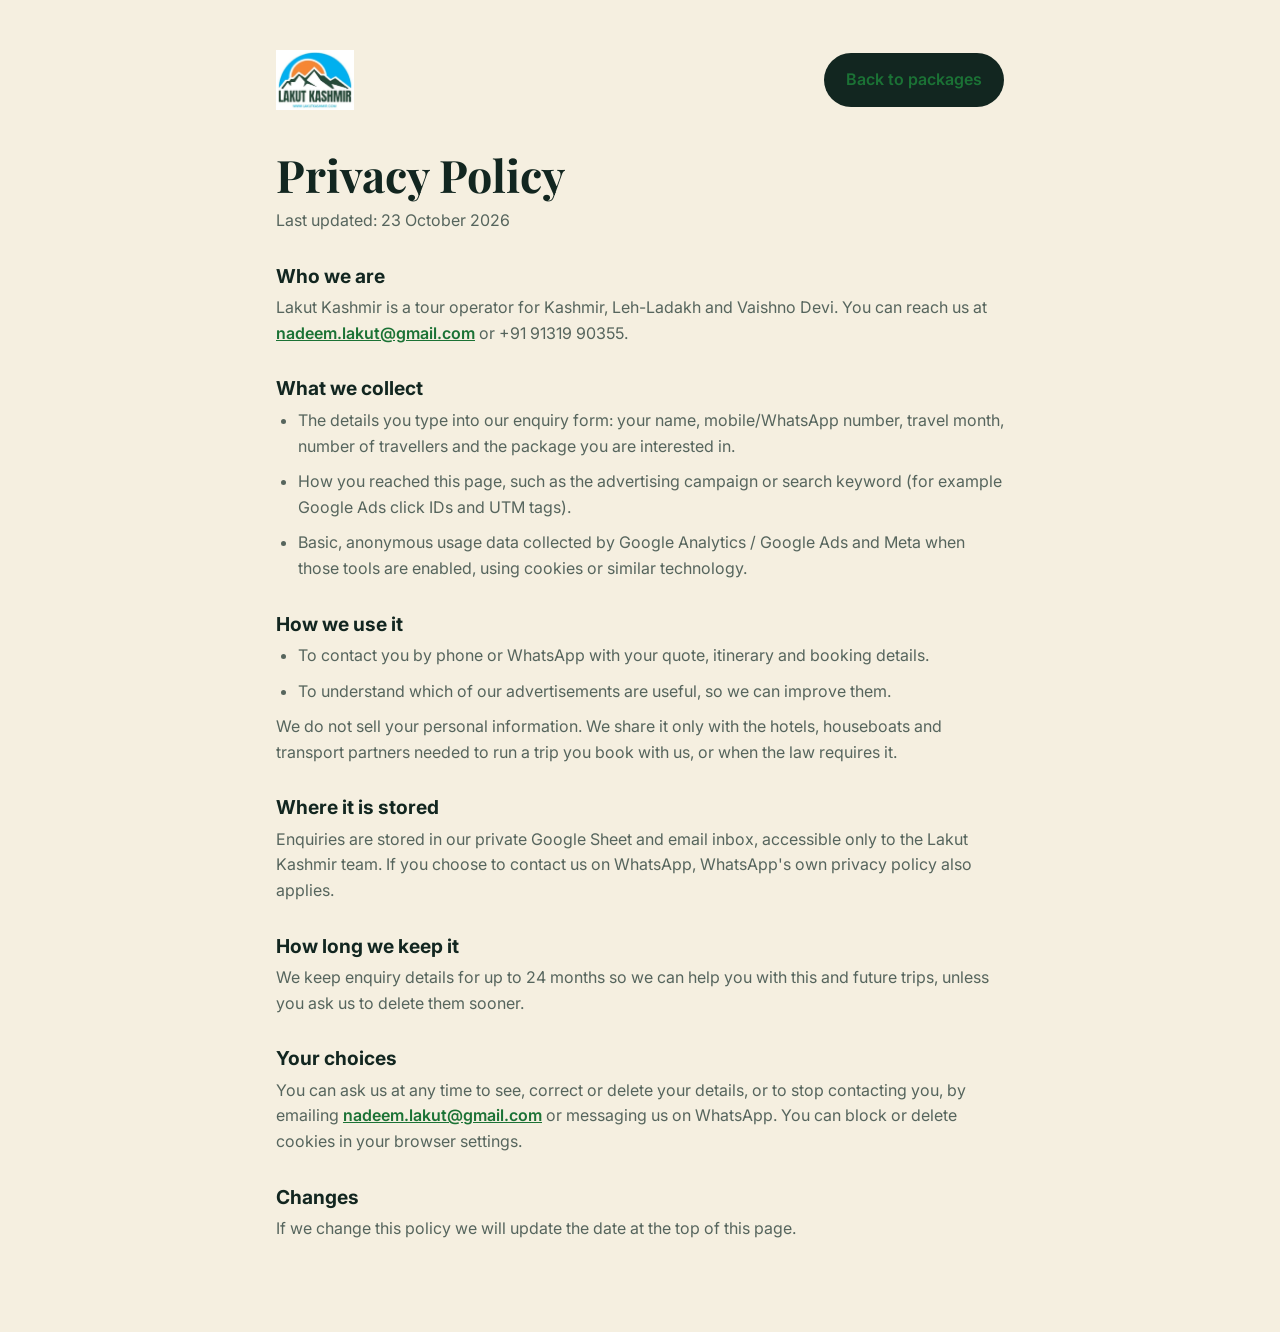
==== privacy.html @ 0d4c6cd6 "Add Kashmir tour landing page for Google Ads lead generation Animated single-page site with packages" ====
<!doctype html>
<html lang="en-IN">
<head>
  <meta charset="utf-8">
  <meta name="viewport" content="width=device-width, initial-scale=1">
  <title>Privacy Policy | Lakut Kashmir</title>
  <meta name="description" content="How Lakut Kashmir collects and uses the details you share when you ask for a tour quote.">
  <meta name="theme-color" content="#122620">
  <link rel="icon" href="assets/img/icon-512.png" type="image/png">
  <link rel="preconnect" href="https://fonts.googleapis.com">
  <link rel="preconnect" href="https://fonts.gstatic.com" crossorigin>
  <link href="https://fonts.googleapis.com/css2?family=Inter:wght@400;500;600;700&family=Playfair+Display:wght@700&display=swap" rel="stylesheet">
  <link rel="stylesheet" href="assets/css/style.css">
  <style>
    .doc { max-width: 760px; margin: 0 auto; padding: 50px 16px 80px; }
    .doc header { display: flex; align-items: center; justify-content: space-between; gap: 16px; margin-bottom: 40px; }
    .doc header img { height: 60px; width: auto; }
    .doc h1 { font-family: var(--serif); font-size: clamp(2rem, 5vw, 2.8rem); margin-bottom: 8px; }
    .doc h2 { font-size: 1.2rem; margin: 32px 0 8px; }
    .doc p, .doc li { color: var(--muted); margin-bottom: 10px; }
    .doc ul { list-style: disc; padding-left: 22px; }
    .doc a { color: var(--leaf); font-weight: 600; }
  </style>
</head>
<body>
  <main class="doc">
    <header>
      <a href="index.html"><img src="assets/img/logo.webp" alt="Lakut Kashmir" width="160" height="120"></a>
      <a class="btn btn--dark" href="index.html">Back to packages</a>
    </header>
    <h1>Privacy Policy</h1>
    <p>Last updated: 23 October 2026</p>

    <h2>Who we are</h2>
    <p>Lakut Kashmir is a tour operator for Kashmir, Leh-Ladakh and Vaishno Devi. You can reach us at <a href="mailto:nadeem.lakut@gmail.com">nadeem.lakut@gmail.com</a> or +91 91319 90355.</p>

    <h2>What we collect</h2>
    <ul>
      <li>The details you type into our enquiry form: your name, mobile/WhatsApp number, travel month, number of travellers and the package you are interested in.</li>
      <li>How you reached this page, such as the advertising campaign or search keyword (for example Google Ads click IDs and UTM tags).</li>
      <li>Basic, anonymous usage data collected by Google Analytics / Google Ads and Meta when those tools are enabled, using cookies or similar technology.</li>
    </ul>

    <h2>How we use it</h2>
    <ul>
      <li>To contact you by phone or WhatsApp with your quote, itinerary and booking details.</li>
      <li>To understand which of our advertisements are useful, so we can improve them.</li>
    </ul>
    <p>We do not sell your personal information. We share it only with the hotels, houseboats and transport partners needed to run a trip you book with us, or when the law requires it.</p>

    <h2>Where it is stored</h2>
    <p>Enquiries are stored in our private Google Sheet and email inbox, accessible only to the Lakut Kashmir team. If you choose to contact us on WhatsApp, WhatsApp's own privacy policy also applies.</p>

    <h2>How long we keep it</h2>
    <p>We keep enquiry details for up to 24 months so we can help you with this and future trips, unless you ask us to delete them sooner.</p>

    <h2>Your choices</h2>
    <p>You can ask us at any time to see, correct or delete your details, or to stop contacting you, by emailing <a href="mailto:nadeem.lakut@gmail.com">nadeem.lakut@gmail.com</a> or messaging us on WhatsApp. You can block or delete cookies in your browser settings.</p>

    <h2>Changes</h2>
    <p>If we change this policy we will update the date at the top of this page.</p>
  </main>
</body>
</html>
---- assets/css/style.css ----
/* Lakut Kashmir landing page — brand: forest green, saffron, cream, sky blue */
:root {
  --forest-900: #0b1a14;
  --forest: #122620;
  --pine: #244735;
  --leaf: #1b7235;
  --saffron: #f58634;
  --saffron-d: #e06d1a;
  --saffron-l: #ffb27a;
  --sky: #02aff0;
  --cream: #f5efe0;
  --sand: #ebe2cc;
  --paper: #fffaf0;
  --ink: #122620;
  --muted: #56655d;
  --line: #e0d6bd;
  --wa: #25d366;
  --wa-d: #1aa851;

  --serif: "Playfair Display", Georgia, serif;
  --sans: "Inter", system-ui, -apple-system, "Segoe UI", Roboto, sans-serif;

  --r-sm: 10px;
  --r: 18px;
  --r-lg: 28px;
  --shadow: 0 18px 50px -18px rgba(11, 26, 20, .35);
  --shadow-lg: 0 30px 80px -24px rgba(11, 26, 20, .55);
  --ease: cubic-bezier(.22, 1, .36, 1);
  --gutter: clamp(16px, 4vw, 40px);
}

*, *::before, *::after { box-sizing: border-box; }
html { scroll-behavior: smooth; -webkit-text-size-adjust: 100%; }
body {
  margin: 0;
  font-family: var(--sans);
  font-size: 16px;
  line-height: 1.6;
  color: var(--ink);
  background: var(--cream);
  overflow-x: hidden;
  -webkit-font-smoothing: antialiased;
}
img { max-width: 100%; display: block; }
a { color: inherit; }
button { font: inherit; cursor: pointer; }
svg { width: 1em; height: 1em; flex: none; }
h1, h2, h3 { margin: 0; line-height: 1.12; }
p { margin: 0; }
ul, ol { margin: 0; padding: 0; list-style: none; }
:focus-visible { outline: 3px solid var(--sky); outline-offset: 3px; border-radius: 6px; }

.wrap { width: 100%; max-width: 1200px; margin: 0 auto; padding: 0 var(--gutter); }
.center { text-align: center; }
.skip { position: absolute; left: -999px; top: 8px; z-index: 100; background: var(--forest); color: #fff; padding: 8px 14px; border-radius: 8px; }
.skip:focus { left: 8px; }
.hp { position: absolute !important; left: -9999px; width: 1px; height: 1px; overflow: hidden; }

/* ---------- Type helpers ---------- */
.eyebrow {
  display: inline-flex; align-items: center; gap: .55em;
  font-size: .78rem; font-weight: 700; letter-spacing: .16em; text-transform: uppercase;
  color: var(--leaf); margin-bottom: 14px;
}
.eyebrow--light { color: var(--saffron-l); }
.eyebrow .dot { width: 8px; height: 8px; border-radius: 50%; background: var(--saffron); box-shadow: 0 0 0 0 rgba(245,134,52,.7); animation: pulse 2s infinite; }
.h2 { font-family: var(--serif); font-weight: 700; font-size: clamp(2rem, 4.4vw, 3.2rem); letter-spacing: -.01em; }
.h2 em, .hero__title em { font-style: italic; color: var(--saffron); }
.lead { font-size: clamp(1rem, 1.4vw, 1.12rem); color: var(--muted); max-width: 60ch; margin-top: 14px; }
.section__head { text-align: center; margin: 0 auto 48px; max-width: 760px; }
.section__head .lead { margin-left: auto; margin-right: auto; }
.section__head--light .lead { color: rgba(255,255,255,.75); }
.section { padding: clamp(72px, 10vw, 120px) 0; position: relative; }

/* ---------- Buttons ---------- */
.btn {
  --bg: var(--forest); --fg: #fff;
  position: relative; display: inline-flex; align-items: center; justify-content: center; gap: .55em;
  padding: 14px 22px; border-radius: 999px; border: 0;
  background: var(--bg); color: var(--fg);
  font-weight: 700; font-size: 1rem; text-decoration: none; white-space: nowrap;
  transition: transform .35s var(--ease), box-shadow .35s var(--ease), background .25s;
  overflow: hidden; isolation: isolate;
}
.btn svg { width: 1.15em; height: 1.15em; transition: transform .35s var(--ease); }
.btn:hover svg:last-child { transform: translateX(4px); }
.btn:hover { transform: translateY(-2px); }
.btn:active { transform: translateY(0) scale(.98); }
.btn--primary { --bg: linear-gradient(135deg, var(--saffron) 0%, var(--saffron-d) 100%); background: var(--bg); box-shadow: 0 12px 30px -10px rgba(245,134,52,.8); }
.btn--primary::after {
  content: ""; position: absolute; inset: 0; z-index: -1;
  background: linear-gradient(110deg, transparent 30%, rgba(255,255,255,.45) 50%, transparent 70%);
  transform: translateX(-120%); animation: shine 3.6s 1.5s infinite;
}
.btn--primary:hover { box-shadow: 0 18px 40px -12px rgba(245,134,52,.95); }
.btn--wa { --bg: var(--wa); }
.btn--wa:hover { --bg: var(--wa-d); }
.btn--dark { --bg: var(--forest); }
.btn--ghost { --bg: rgba(255,255,255,.12); border: 1px solid rgba(255,255,255,.35); backdrop-filter: blur(8px); }
.btn--ghost-dark { --bg: transparent; --fg: var(--forest); border: 2px solid var(--forest); }
.btn--ghost-dark:hover { --bg: var(--forest); --fg: #fff; }
.btn--lg { padding: 17px 28px; font-size: 1.05rem; }
.btn--block { width: 100%; }
.link { display: inline-flex; align-items: center; gap: .5em; font-weight: 600; color: var(--forest); margin-top: 28px; }
.link svg { color: #f00; width: 1.4em; height: 1.4em; }
.circle { width: 46px; height: 46px; border-radius: 50%; border: 2px solid var(--forest); background: transparent; color: var(--forest); display: grid; place-items: center; transition: .25s; }
.circle:hover { background: var(--forest); color: #fff; }

/* ---------- Ribbon & nav ---------- */
.ribbon { background: var(--forest-900); color: #fff; font-size: .86rem; overflow: hidden; position: relative; z-index: 31; }
.ribbon__track { display: flex; width: max-content; animation: marquee 38s linear infinite; }
.ribbon__track span { display: inline-flex; align-items: center; gap: .5em; padding: 9px 32px; white-space: nowrap; }
.ribbon__track svg { color: var(--saffron); }
.ribbon b { color: var(--saffron-l); }

.nav { position: sticky; top: 0; z-index: 30; transition: background .35s, box-shadow .35s, backdrop-filter .35s; margin-bottom: -84px; }
.nav__in { display: flex; align-items: center; gap: 24px; height: 84px; }
.nav__logo img { height: 62px; width: auto; border-radius: 12px; background: #fff; padding: 4px 8px; }
.nav__links { display: flex; gap: 28px; margin-left: auto; }
.nav__links a { color: #fff; text-decoration: none; font-weight: 600; font-size: .95rem; opacity: .9; position: relative; }
.nav__links a::after { content: ""; position: absolute; left: 0; right: 0; bottom: -6px; height: 2px; background: var(--saffron); transform: scaleX(0); transition: transform .3s var(--ease); }
.nav__links a:hover::after { transform: scaleX(1); }
.nav__call { padding: 11px 18px; font-size: .95rem; }
.nav.is-solid { background: rgba(18, 38, 32, .9); backdrop-filter: blur(14px); box-shadow: 0 10px 30px -15px rgba(0,0,0,.5); }

/* ---------- Hero ---------- */
.hero { position: relative; min-height: clamp(680px, 100svh, 920px); display: flex; align-items: center; color: #fff; overflow: hidden; background: var(--forest); padding: 120px 0 90px; }
.hero__bg { position: absolute; inset: 0; }
.hero__slide { position: absolute; inset: 0; width: 100%; height: 100%; object-fit: cover; opacity: 0; transform: scale(1.12); transition: opacity 1.6s ease; }
.hero__slide.is-on { opacity: 1; animation: kenburns 9s ease-out forwards; }
.hero__snow { position: absolute; inset: 0; width: 100%; height: 100%; pointer-events: none; }
.hero__shade { position: absolute; inset: 0; background:
  linear-gradient(90deg, rgba(11,26,20,.88) 0%, rgba(11,26,20,.55) 48%, rgba(11,26,20,.25) 100%),
  linear-gradient(0deg, rgba(11,26,20,.75) 0%, transparent 40%); }
.hero__grid { position: relative; display: grid; grid-template-columns: 1.25fr .9fr; gap: clamp(28px, 5vw, 70px); align-items: center; }
.hero__title { font-family: var(--serif); font-weight: 700; font-size: clamp(2.5rem, 6.4vw, 5rem); letter-spacing: -.015em; line-height: 1.04; }
.hero__title .line { display: block; overflow: hidden; padding-bottom: .08em; }
.hero__title .line > span { display: inline-block; }
.price-tick { white-space: nowrap; position: relative; font-variant-numeric: tabular-nums; }
.price-tick::after { content: ""; position: absolute; left: 0; right: 0; bottom: .02em; height: .12em; background: var(--saffron); border-radius: 4px; opacity: .35; transform-origin: left; }
.hero__sub { margin-top: 22px; font-size: clamp(1.02rem, 1.5vw, 1.2rem); max-width: 54ch; color: rgba(255,255,255,.88); }
.hero__chips { display: flex; flex-wrap: wrap; gap: 10px; margin-top: 26px; }
.hero__chips li { display: inline-flex; align-items: center; gap: .5em; padding: 8px 14px; border-radius: 999px; background: rgba(255,255,255,.12); border: 1px solid rgba(255,255,255,.22); backdrop-filter: blur(8px); font-size: .9rem; }
.hero__chips svg { color: var(--saffron-l); width: 1.15em; height: 1.15em; }
.hero__chips svg.g { color: inherit; }
.hero__ctas { display: flex; flex-wrap: wrap; gap: 14px; margin-top: 32px; }
.hero__scroll { position: absolute; left: 50%; bottom: 22px; width: 26px; height: 42px; border: 2px solid rgba(255,255,255,.6); border-radius: 14px; transform: translateX(-50%); }
.hero__scroll span { position: absolute; left: 50%; top: 8px; width: 4px; height: 8px; margin-left: -2px; background: #fff; border-radius: 2px; animation: scrolldot 1.8s infinite; }

/* ---------- Forms ---------- */
.card-form {
  position: relative; background: rgba(255, 250, 240, .97); color: var(--ink);
  border-radius: var(--r-lg); padding: clamp(22px, 3vw, 32px);
  box-shadow: var(--shadow-lg); display: grid; gap: 14px;
}
.card-form::before { content: ""; position: absolute; inset: -2px; border-radius: inherit; padding: 2px; background: linear-gradient(135deg, var(--saffron), transparent 40%, transparent 60%, var(--sky)); -webkit-mask: linear-gradient(#000 0 0) content-box, linear-gradient(#000 0 0); -webkit-mask-composite: xor; mask-composite: exclude; pointer-events: none; }
.card-form__head h2 { font-family: var(--serif); font-size: 1.6rem; }
.card-form__head p { color: var(--muted); margin-top: 4px; font-size: .95rem; }
.badge-save { display: inline-block; background: var(--leaf); color: #fff; font-weight: 700; font-size: .78rem; letter-spacing: .04em; padding: 5px 12px; border-radius: 999px; margin-bottom: 10px; animation: wiggle 4s 2s infinite; }
.field { display: grid; gap: 6px; font-size: .82rem; font-weight: 600; color: var(--muted); }
.field input, .field select {
  width: 100%; font: inherit; font-size: 1rem; font-weight: 500; color: var(--ink);
  padding: 13px 14px; border-radius: 12px; border: 1.5px solid var(--line); background: #fff;
  transition: border-color .2s, box-shadow .2s; appearance: none; -webkit-appearance: none;
}
.field select { background-image: url("data:image/svg+xml,%3Csvg xmlns='http://www.w3.org/2000/svg' viewBox='0 0 24 24'%3E%3Cpath fill='none' stroke='%23244735' stroke-width='2.4' d='M6 9l6 6 6-6'/%3E%3C/svg%3E"); background-repeat: no-repeat; background-position: right 12px center; background-size: 16px; padding-right: 36px; }
.field input:focus, .field select:focus { outline: none; border-color: var(--saffron); box-shadow: 0 0 0 4px rgba(245,134,52,.18); }
.field input[aria-invalid="true"] { border-color: #c0392b; box-shadow: 0 0 0 4px rgba(192,57,43,.12); }
.field-row { display: grid; grid-template-columns: 1fr 1fr; gap: 12px; }
.form-note { display: flex; align-items: center; justify-content: center; gap: .4em; font-size: .8rem; color: var(--muted); }
.form-note svg { color: var(--leaf); }
.form-error { color: #b42318; font-size: .88rem; font-weight: 600; text-align: center; }
.lead-form.is-sending button[type="submit"] { pointer-events: none; opacity: .75; }

/* ---------- Trust marquee ---------- */
.trust { background: var(--saffron); color: var(--forest-900); overflow: hidden; transform: rotate(-1.2deg) scale(1.02); margin: -18px 0 0; position: relative; z-index: 2; box-shadow: 0 10px 30px -12px rgba(0,0,0,.35); }
.trust__track { display: flex; width: max-content; animation: marquee 40s linear infinite; }
.trust__track span { display: inline-flex; align-items: center; gap: .6em; padding: 16px 30px; font-weight: 700; white-space: nowrap; }
.trust__track span::after { content: "✦"; margin-left: 30px; opacity: .55; }
.trust__track svg { width: 1.3em; height: 1.3em; }

/* ---------- Packages ---------- */
.packages { background: var(--cream); }
.pk-grid { display: grid; grid-template-columns: repeat(3, 1fr); gap: 26px; perspective: 1200px; }
.pk { position: relative; background: var(--paper); border-radius: var(--r-lg); overflow: hidden; box-shadow: var(--shadow); display: flex; flex-direction: column; transition: box-shadow .4s var(--ease); transform-style: preserve-3d; will-change: transform; }
.pk:hover { box-shadow: var(--shadow-lg); }
.pk--hot { outline: 3px solid var(--saffron); outline-offset: -3px; }
.pk.is-featured { outline: 3px solid var(--saffron); outline-offset: -3px; }
.pk__ribbon { position: absolute; z-index: 3; top: 18px; right: -42px; transform: rotate(45deg); background: var(--saffron); color: #fff; font-size: .74rem; font-weight: 800; letter-spacing: .08em; text-transform: uppercase; padding: 6px 48px; box-shadow: 0 6px 14px -6px rgba(0,0,0,.4); }
.pk__media { position: relative; aspect-ratio: 16 / 10.5; overflow: hidden; }
.pk__media img { width: 100%; height: 100%; object-fit: cover; transition: transform 1.2s var(--ease); }
.pk:hover .pk__media img { transform: scale(1.08); }
.pk__media::after { content: ""; position: absolute; inset: 0; background: linear-gradient(0deg, rgba(11,26,20,.55), transparent 50%); }
.pk__tag { position: absolute; z-index: 1; left: 14px; top: 14px; display: inline-flex; align-items: center; gap: .4em; background: rgba(255,250,240,.95); color: var(--forest); font-size: .78rem; font-weight: 700; padding: 6px 11px; border-radius: 999px; }
.pk__tag svg { color: var(--saffron-d); }
.pk__save { position: absolute; z-index: 1; left: 14px; bottom: 14px; background: var(--leaf); color: #fff; font-size: .82rem; font-weight: 800; padding: 6px 12px; border-radius: 8px; }
.pk__body { padding: 22px 22px 24px; display: flex; flex-direction: column; flex: 1; }
.pk__dur { font-size: .8rem; font-weight: 700; color: var(--saffron-d); letter-spacing: .08em; text-transform: uppercase; }
.pk h3 { font-family: var(--serif); font-size: 1.55rem; margin-top: 6px; }
.pk__stay { font-size: .88rem; color: var(--muted); margin-top: 6px; }
.pk__hi { margin: 16px 0 18px; display: grid; gap: 8px; }
.pk__hi li { position: relative; padding-left: 26px; font-size: .95rem; }
.pk__hi li::before { content: ""; position: absolute; left: 0; top: .32em; width: 17px; height: 17px; border-radius: 50%; background: rgba(27,114,53,.12) url("data:image/svg+xml,%3Csvg xmlns='http://www.w3.org/2000/svg' viewBox='0 0 24 24'%3E%3Cpath fill='none' stroke='%231b7235' stroke-width='3.2' stroke-linecap='round' stroke-linejoin='round' d='M5 12.5l4.2 4.2L19 7'/%3E%3C/svg%3E") center/11px no-repeat; }
.pk__hi b { color: var(--leaf); }
.pk__hi small { color: var(--muted); }
.pk__price { margin-top: auto; padding-top: 16px; border-top: 1px dashed var(--line); display: flex; align-items: baseline; gap: 10px; flex-wrap: wrap; margin-bottom: 16px; }
.pk__price .was { color: var(--muted); text-decoration: line-through; text-decoration-color: #c0392b; text-decoration-thickness: 2px; font-weight: 600; }
.pk__price .now { font-family: var(--serif); font-size: 2.1rem; font-weight: 700; color: var(--forest); line-height: 1; }
.pk__price .per { color: var(--muted); font-size: .9rem; }
.pk__wa { display: inline-flex; align-items: center; justify-content: center; gap: .45em; margin-top: 12px; font-weight: 600; font-size: .92rem; color: var(--wa-d); text-decoration: none; }
.pk__wa:hover { text-decoration: underline; }

.incl { margin-top: 44px; display: grid; grid-template-columns: 1fr 1fr .9fr; gap: 18px; }
.incl__col, .incl__cta { background: var(--paper); border-radius: var(--r); padding: 24px; border: 1px solid var(--line); }
.incl h3 { display: flex; align-items: center; gap: .5em; font-size: 1.05rem; margin-bottom: 12px; }
.incl h3 svg { width: 1.6em; height: 1.6em; padding: 4px; border-radius: 50%; }
.incl h3 .ok { background: rgba(27,114,53,.14); color: var(--leaf); }
.incl h3 .no { background: rgba(192,57,43,.12); color: #c0392b; }
.incl ul { display: grid; gap: 6px; font-size: .93rem; color: var(--muted); }
.incl ul li::before { content: "•"; color: var(--saffron); font-weight: 900; margin-right: 8px; }
.incl__cta { background: var(--forest); color: #fff; display: flex; flex-direction: column; justify-content: center; gap: 16px; border: 0; }
.incl__cta p { font-family: var(--serif); font-size: 1.3rem; line-height: 1.3; }
.incl__cta .btn { --bg: var(--saffron); align-self: flex-start; }

/* ---------- Journey ---------- */
.journey { background: radial-gradient(1200px 600px at 80% 0%, #2c5a43 0%, transparent 60%), var(--forest); color: #fff; overflow: hidden; }
.journey .h2 { color: #fff; }
.route { position: relative; max-width: 1000px; margin: 0 auto 50px; }
.route__line { position: absolute; left: 50%; top: 0; width: 10px; height: 100%; transform: translateX(-50%); overflow: visible; }
.route__line path { fill: none; stroke: var(--saffron); stroke-width: 3; stroke-dasharray: 1000; stroke-dashoffset: 0; vector-effect: non-scaling-stroke; }
.route__list { display: grid; gap: 54px; }
.stop { position: relative; display: grid; grid-template-columns: 1fr 1fr; gap: 70px; align-items: center; }
.stop::before { content: ""; position: absolute; left: 50%; top: 50%; width: 22px; height: 22px; border-radius: 50%; background: var(--saffron); border: 5px solid var(--forest); box-shadow: 0 0 0 3px var(--saffron); transform: translate(-50%, -50%); z-index: 1; }
.stop:nth-child(even) .stop__img { order: 2; }
.stop__img { border-radius: var(--r); overflow: hidden; aspect-ratio: 16 / 10; box-shadow: var(--shadow-lg); }
.stop__img img { width: 100%; height: 100%; object-fit: cover; transition: transform 1s var(--ease); }
.stop:hover .stop__img img { transform: scale(1.06); }
.stop__day { display: inline-block; font-weight: 800; font-size: .78rem; letter-spacing: .14em; text-transform: uppercase; color: var(--forest-900); background: var(--saffron); padding: 5px 12px; border-radius: 999px; }
.stop h3 { font-family: var(--serif); font-size: clamp(1.5rem, 2.6vw, 2rem); margin: 12px 0 8px; }
.stop p { color: rgba(255,255,255,.78); }

/* ---------- Why ---------- */
.why { background: var(--paper); }
.why__grid { display: grid; grid-template-columns: 1fr 1.1fr; gap: clamp(30px, 6vw, 80px); align-items: center; }
.stats { display: flex; gap: 14px; margin-top: 30px; flex-wrap: wrap; }
.stat { flex: 1 1 120px; background: var(--cream); border-radius: var(--r); padding: 18px; border: 1px solid var(--line); }
.stat b { display: block; font-family: var(--serif); font-size: 2.2rem; color: var(--leaf); line-height: 1; font-variant-numeric: tabular-nums; }
.stat span { font-size: .86rem; color: var(--muted); font-weight: 600; }
.why__cards { display: grid; grid-template-columns: 1fr 1fr; gap: 18px; }
.feat { background: var(--cream); border-radius: var(--r); padding: 26px; border: 1px solid var(--line); transition: transform .4s var(--ease), box-shadow .4s, background .4s; }
.feat:nth-child(2), .feat:nth-child(4) { transform: translateY(28px); }
.feat:hover { background: var(--forest); color: #fff; box-shadow: var(--shadow); }
.feat:hover p { color: rgba(255,255,255,.75); }
.feat svg { width: 46px; height: 46px; padding: 10px; border-radius: 14px; background: var(--saffron); color: #fff; margin-bottom: 16px; }
.feat h3 { font-size: 1.12rem; margin-bottom: 6px; }
.feat p { color: var(--muted); font-size: .94rem; transition: color .4s; }

/* ---------- Stories / YouTube ---------- */
.stories { background: var(--cream); }
.stories__layout { display: grid; grid-template-columns: 1.35fr 1fr; gap: 22px; align-items: stretch; }
.yt { position: relative; border-radius: var(--r); overflow: hidden; background: #000; cursor: pointer; aspect-ratio: 16 / 9; box-shadow: var(--shadow); }
.yt img { width: 100%; height: 100%; object-fit: cover; transition: transform .8s var(--ease), opacity .4s; opacity: .9; }
.yt:hover img { transform: scale(1.06); opacity: 1; }
.yt::after { content: ""; position: absolute; inset: 0; background: linear-gradient(0deg, rgba(0,0,0,.7), transparent 55%); pointer-events: none; }
.yt iframe { position: absolute; inset: 0; width: 100%; height: 100%; border: 0; z-index: 3; }
.yt__play { position: absolute; z-index: 2; left: 50%; top: 50%; width: 68px; height: 68px; margin: -34px 0 0 -34px; border-radius: 50%; border: 0; background: var(--saffron); color: #fff; display: grid; place-items: center; box-shadow: 0 0 0 0 rgba(245,134,52,.6); animation: pulse 2.2s infinite; transition: transform .3s var(--ease); }
.yt__play svg { width: 26px; height: 26px; margin-left: 4px; }
.yt:hover .yt__play { transform: scale(1.12); }
.yt__cap { position: absolute; z-index: 2; left: 16px; right: 16px; bottom: 14px; color: #fff; font-weight: 700; font-size: .98rem; text-shadow: 0 2px 8px rgba(0,0,0,.6); }
.yt--wide { aspect-ratio: 16 / 9; align-self: start; }
.yt--wide .yt__cap { font-family: var(--serif); font-size: 1.4rem; }
.shorts { display: flex; flex-direction: column; gap: 14px; min-width: 0; }
.shorts__rail { display: grid; grid-auto-flow: column; grid-auto-columns: calc((100% - 14px) / 2); gap: 14px; overflow-x: auto; scroll-snap-type: x mandatory; scrollbar-width: none; padding-bottom: 4px; }
.shorts__rail::-webkit-scrollbar { display: none; }
.yt--short { aspect-ratio: 9 / 16; scroll-snap-align: start; }
.yt--short .yt__play { width: 54px; height: 54px; margin: -27px 0 0 -27px; }
.shorts__nav { display: flex; gap: 10px; justify-content: flex-end; }
.yt-row { display: grid; grid-template-columns: repeat(4, 1fr); gap: 16px; margin-top: 22px; }
.yt-row .yt__play { width: 50px; height: 50px; margin: -25px 0 0 -25px; }
.yt-row .yt__play svg { width: 20px; height: 20px; }

/* ---------- Reviews ---------- */
.reviews { background: var(--paper); overflow: hidden; }
.g-badge { display: inline-flex; align-items: center; gap: 10px; margin-top: 20px; padding: 10px 18px; border-radius: 999px; background: #fff; border: 1px solid var(--line); box-shadow: var(--shadow); font-size: .95rem; }
.g-badge svg { width: 22px; height: 22px; }
.g-badge .stars { color: #fbbc04; letter-spacing: 1px; }
.rv-marquee { overflow: hidden; -webkit-mask: linear-gradient(90deg, transparent, #000 8%, #000 92%, transparent); mask: linear-gradient(90deg, transparent, #000 8%, #000 92%, transparent); padding: 10px 0 30px; }
.rv-track { display: flex; gap: 20px; width: max-content; animation: marquee 70s linear infinite; }
.rv-marquee:hover .rv-track { animation-play-state: paused; }
.rv { width: min(380px, 82vw); margin: 0; background: #fff; border-radius: var(--r); padding: 26px; border: 1px solid var(--line); box-shadow: 0 12px 30px -20px rgba(11,26,20,.4); display: flex; flex-direction: column; justify-content: space-between; gap: 18px; }
.rv blockquote { margin: 0; font-size: .98rem; position: relative; padding-top: 26px; }
.rv blockquote::before { content: "“"; position: absolute; top: -18px; left: -4px; font-family: var(--serif); font-size: 4rem; color: var(--saffron); line-height: 1; }
.rv figcaption { display: flex; align-items: center; gap: 10px; }
.rv figcaption svg { margin-left: auto; width: 22px; height: 22px; }
.av { width: 38px; height: 38px; border-radius: 50%; display: grid; place-items: center; background: var(--pine); color: #fff; font-weight: 700; }
.rv:nth-child(3n+2) .av { background: var(--saffron-d); }
.rv:nth-child(3n) .av { background: var(--sky); }
.rv-links { margin-top: 14px; }

/* ---------- Gallery ---------- */
.gallery { background: var(--cream); }
.gl { display: grid; grid-template-columns: repeat(4, 1fr); grid-auto-rows: 210px; grid-auto-flow: dense; gap: 16px; }
.gl__i { position: relative; margin: 0; border-radius: var(--r); overflow: hidden; box-shadow: var(--shadow); }
.gl__i--tall { grid-row: span 2; }
.gl__i--wide { grid-column: span 2; }
.gl__i img { width: 100%; height: 118%; object-fit: cover; margin-top: -9%; transition: transform 1s var(--ease); }
.gl__i:hover img { transform: scale(1.07); }
.gl__i figcaption { position: absolute; left: 12px; bottom: 12px; background: rgba(11,26,20,.7); color: #fff; font-size: .8rem; font-weight: 700; padding: 5px 11px; border-radius: 999px; backdrop-filter: blur(6px); }

/* ---------- FAQ ---------- */
.faq { background: var(--paper); }
.faq__grid { display: grid; grid-template-columns: .8fr 1.2fr; gap: clamp(30px, 6vw, 80px); align-items: start; }
.faq__grid .btn { margin-top: 26px; }
.faq__list { display: grid; gap: 12px; }
.faq details { background: var(--cream); border-radius: var(--r); border: 1px solid var(--line); overflow: hidden; transition: background .3s; }
.faq details[open] { background: #fff; box-shadow: var(--shadow); }
.faq summary { list-style: none; cursor: pointer; padding: 20px 56px 20px 22px; font-weight: 700; position: relative; }
.faq summary::-webkit-details-marker { display: none; }
.faq summary::after { content: "+"; position: absolute; right: 18px; top: 50%; width: 28px; height: 28px; margin-top: -14px; border-radius: 50%; background: var(--forest); color: #fff; display: grid; place-items: center; font-size: 1.2rem; font-weight: 500; transition: transform .35s var(--ease), background .3s; }
.faq details[open] summary::after { transform: rotate(45deg); background: var(--saffron); }
.faq details p { padding: 0 22px 22px; color: var(--muted); }

/* ---------- Final CTA ---------- */
.final { position: relative; color: #fff; padding: clamp(80px, 10vw, 130px) 0; overflow: hidden; background: var(--forest); }
.final__bg { position: absolute; inset: -10% 0; }
.final__bg img { width: 100%; height: 100%; object-fit: cover; }
.final__bg::after { content: ""; position: absolute; inset: 0; background: linear-gradient(90deg, rgba(11,26,20,.92), rgba(11,26,20,.6)); }
.final__grid { position: relative; display: grid; grid-template-columns: 1.1fr .9fr; gap: clamp(28px, 6vw, 80px); align-items: center; }
.final .h2 { color: #fff; }
.final .lead { color: rgba(255,255,255,.82); }
.ticks { display: grid; gap: 12px; margin-top: 26px; }
.ticks li { display: flex; align-items: center; gap: 12px; font-weight: 600; }
.ticks svg { width: 26px; height: 26px; padding: 5px; border-radius: 50%; background: var(--leaf); color: #fff; }

/* ---------- Footer ---------- */
.foot { background: var(--forest-900); color: rgba(255,255,255,.75); padding: 60px 0 110px; font-size: .95rem; }
.foot__grid { display: grid; grid-template-columns: 1.3fr 1fr 1fr; gap: 30px; }
.foot h3 { color: #fff; font-size: 1rem; margin-bottom: 10px; }
.foot a { color: #fff; text-decoration: none; }
.foot a:hover { color: var(--saffron-l); }
.foot__logo { background: #fff; border-radius: 12px; padding: 6px 10px; margin-bottom: 12px; height: 80px; width: auto; }
.socials { display: flex; gap: 10px; margin-bottom: 12px; }
.socials a { width: 40px; height: 40px; border-radius: 50%; display: grid; place-items: center; background: rgba(255,255,255,.08); transition: background .25s; }
.socials a:hover { background: var(--saffron); color: #fff; }
.socials svg { width: 18px; height: 18px; }
.foot__copy { text-align: center; font-size: .8rem; margin-top: 40px; padding: 0 var(--gutter); opacity: .7; }

/* ---------- Floating WhatsApp & mobile bar ---------- */
.fab-wa { position: fixed; right: 22px; bottom: 22px; z-index: 40; width: 62px; height: 62px; border-radius: 50%; background: var(--wa); color: #fff; display: grid; place-items: center; box-shadow: 0 12px 30px -8px rgba(37,211,102,.7); transition: transform .3s var(--ease); }
.fab-wa::before { content: ""; position: absolute; inset: 0; border-radius: 50%; border: 2px solid var(--wa); animation: ring 2.2s infinite; }
.fab-wa svg { width: 32px; height: 32px; }
.fab-wa:hover { transform: scale(1.08); }
.fab-wa__tip { position: absolute; right: 74px; white-space: nowrap; background: #fff; color: var(--forest); font-weight: 700; font-size: .88rem; padding: 9px 14px; border-radius: 12px; box-shadow: var(--shadow); opacity: 0; transform: translateX(10px); transition: .35s var(--ease); pointer-events: none; }
.fab-wa:hover .fab-wa__tip, .fab-wa.show-tip .fab-wa__tip { opacity: 1; transform: none; }

.mbar { display: none; }

/* ---------- Modal ---------- */
.modal { position: fixed; inset: 0; z-index: 60; display: grid; place-items: center; padding: 16px; }
.modal[hidden] { display: none; }
.modal__scrim { position: absolute; inset: 0; background: rgba(11,26,20,.7); backdrop-filter: blur(6px); animation: fade .3s; }
.modal__box { position: relative; width: min(860px, 100%); max-height: calc(100svh - 32px); overflow: auto; background: var(--paper); border-radius: var(--r-lg); display: grid; grid-template-columns: .9fr 1.1fr; box-shadow: var(--shadow-lg); animation: pop .5s var(--ease); }
.modal__art { position: relative; min-height: 100%; }
.modal__art img { position: absolute; inset: 0; width: 100%; height: 100%; object-fit: cover; }
.modal__art .badge-save { position: absolute; left: 16px; top: 16px; }
.modal__form { padding: 34px 30px 30px; display: grid; gap: 13px; }
.modal__form h2 { font-family: var(--serif); font-size: 1.75rem; }
.modal__form .eyebrow { margin-bottom: 0; }
.modal__pkg { background: var(--cream); border: 1px dashed var(--saffron); border-radius: 12px; padding: 10px 14px; font-weight: 700; color: var(--forest); font-size: .95rem; }
.modal__x { position: absolute; right: 12px; top: 12px; z-index: 2; width: 40px; height: 40px; border-radius: 50%; border: 0; background: rgba(255,255,255,.9); color: var(--forest); display: grid; place-items: center; box-shadow: 0 4px 14px rgba(0,0,0,.15); }
.modal__x svg { width: 18px; height: 18px; }
body.modal-open { overflow: hidden; }

/* ---------- Animations ---------- */
@keyframes marquee { to { transform: translateX(-50%); } }
@keyframes kenburns { from { transform: scale(1.14) translate(1%, 1%); } to { transform: scale(1.02) translate(0, 0); } }
@keyframes pulse { 0% { box-shadow: 0 0 0 0 rgba(245,134,52,.6); } 70% { box-shadow: 0 0 0 16px rgba(245,134,52,0); } 100% { box-shadow: 0 0 0 0 rgba(245,134,52,0); } }
@keyframes ring { 0% { transform: scale(1); opacity: .8; } 100% { transform: scale(1.55); opacity: 0; } }
@keyframes shine { 0%, 60% { transform: translateX(-120%); } 100% { transform: translateX(120%); } }
@keyframes scrolldot { 0% { opacity: 0; transform: translateY(0); } 40% { opacity: 1; } 100% { opacity: 0; transform: translateY(14px); } }
@keyframes wiggle { 0%, 90%, 100% { transform: rotate(0); } 92% { transform: rotate(-4deg); } 94% { transform: rotate(4deg); } 96% { transform: rotate(-2deg); } }
@keyframes fade { from { opacity: 0; } }
@keyframes pop { from { opacity: 0; transform: translateY(30px) scale(.96); } }

/* Elements GSAP will animate start hidden only once JS confirms GSAP is running */
.anim [data-reveal] { opacity: 0; }

/* ---------- Responsive ---------- */
@media (max-width: 1020px) {
  .nav__links { display: none; }
  .nav__call { margin-left: auto; }
  .hero__grid, .final__grid, .why__grid, .faq__grid { grid-template-columns: 1fr; }
  .pk-grid { grid-template-columns: 1fr 1fr; }
  .pk--hot { grid-column: span 2; }
  .incl { grid-template-columns: 1fr 1fr; }
  .incl__cta { grid-column: span 2; }
  .stories__layout { grid-template-columns: 1fr; }
  .yt--wide { aspect-ratio: 16 / 9; min-height: 0; }
  .shorts__rail { grid-auto-columns: calc((100% - 28px) / 3); }
  .yt-row { grid-template-columns: 1fr 1fr; }
  .gl { grid-template-columns: 1fr 1fr; grid-auto-rows: 200px; }
  .gl__i--tall { grid-row: auto; }
}

@media (max-width: 760px) {
  body { font-size: 15.5px; }
  .nav { margin-bottom: -68px; }
  .nav__in { height: 68px; }
  .nav__logo img { height: 50px; }
  .nav__call span { display: none; }
  .nav__call { padding: 11px; width: 44px; height: 44px; }
  .nav__call svg { width: 20px; height: 20px; }
  .hero { padding: 96px 0 56px; min-height: 0; }
  .hero__shade { background: linear-gradient(180deg, rgba(11,26,20,.7) 0%, rgba(11,26,20,.55) 40%, rgba(11,26,20,.92) 100%); }
  .hero__ctas .btn { flex: 1 1 100%; }
  .hero__scroll { display: none; }
  .hero__chips li { font-size: .82rem; padding: 7px 11px; }
  .pk-grid, .incl, .why__cards, .yt-row { grid-template-columns: 1fr; }
  .pk--hot, .incl__cta { grid-column: auto; }
  .feat:nth-child(2), .feat:nth-child(4) { transform: none; }
  .route__line { left: 18px; transform: none; }
  .stop { grid-template-columns: 1fr; gap: 16px; padding-left: 46px; }
  .stop::before { left: 23px; top: 18px; }
  .stop:nth-child(even) .stop__img { order: 0; }
  .route__list { gap: 40px; }
  .shorts__rail { grid-auto-columns: 62%; }
  .gl { grid-template-columns: 1fr 1fr; grid-auto-rows: 150px; gap: 10px; }
  .gl__i--wide { grid-column: span 2; }
  .gl__i--tall { grid-row: auto; }
  .modal__box { grid-template-columns: 1fr; }
  .modal__art { min-height: 120px; }
  .modal__form { padding: 22px 20px 24px; }
  .foot__grid { grid-template-columns: 1fr; }
  .fab-wa { display: none; }
  .mbar {
    display: grid; grid-template-columns: 1fr 1fr 1.4fr; gap: 8px;
    position: fixed; left: 0; right: 0; bottom: 0; z-index: 45;
    padding: 10px 12px calc(10px + env(safe-area-inset-bottom));
    background: rgba(255,250,240,.96); backdrop-filter: blur(12px);
    box-shadow: 0 -10px 30px -12px rgba(0,0,0,.3);
    transform: translateY(110%); transition: transform .45s var(--ease);
  }
  .mbar.is-on { transform: none; }
  .mbar a, .mbar button { display: flex; align-items: center; justify-content: center; gap: 6px; border-radius: 12px; border: 0; padding: 12px 6px; font-weight: 700; font-size: .92rem; text-decoration: none; }
  .mbar svg { width: 18px; height: 18px; }
  .mbar a:first-child { background: var(--forest); color: #fff; }
  .mbar__wa { background: var(--wa); color: #fff; }
  .mbar__cta { background: linear-gradient(135deg, var(--saffron), var(--saffron-d)); color: #fff; }
  .foot { padding-bottom: 120px; }
}

@media (prefers-reduced-motion: reduce) {
  *, *::before, *::after { animation-duration: .001ms !important; animation-iteration-count: 1 !important; transition-duration: .001ms !important; scroll-behavior: auto !important; }
  .ribbon__track, .trust__track, .rv-track { animation: none !important; }
  .rv-marquee { overflow-x: auto; }
  .anim [data-reveal] { opacity: 1; }
}
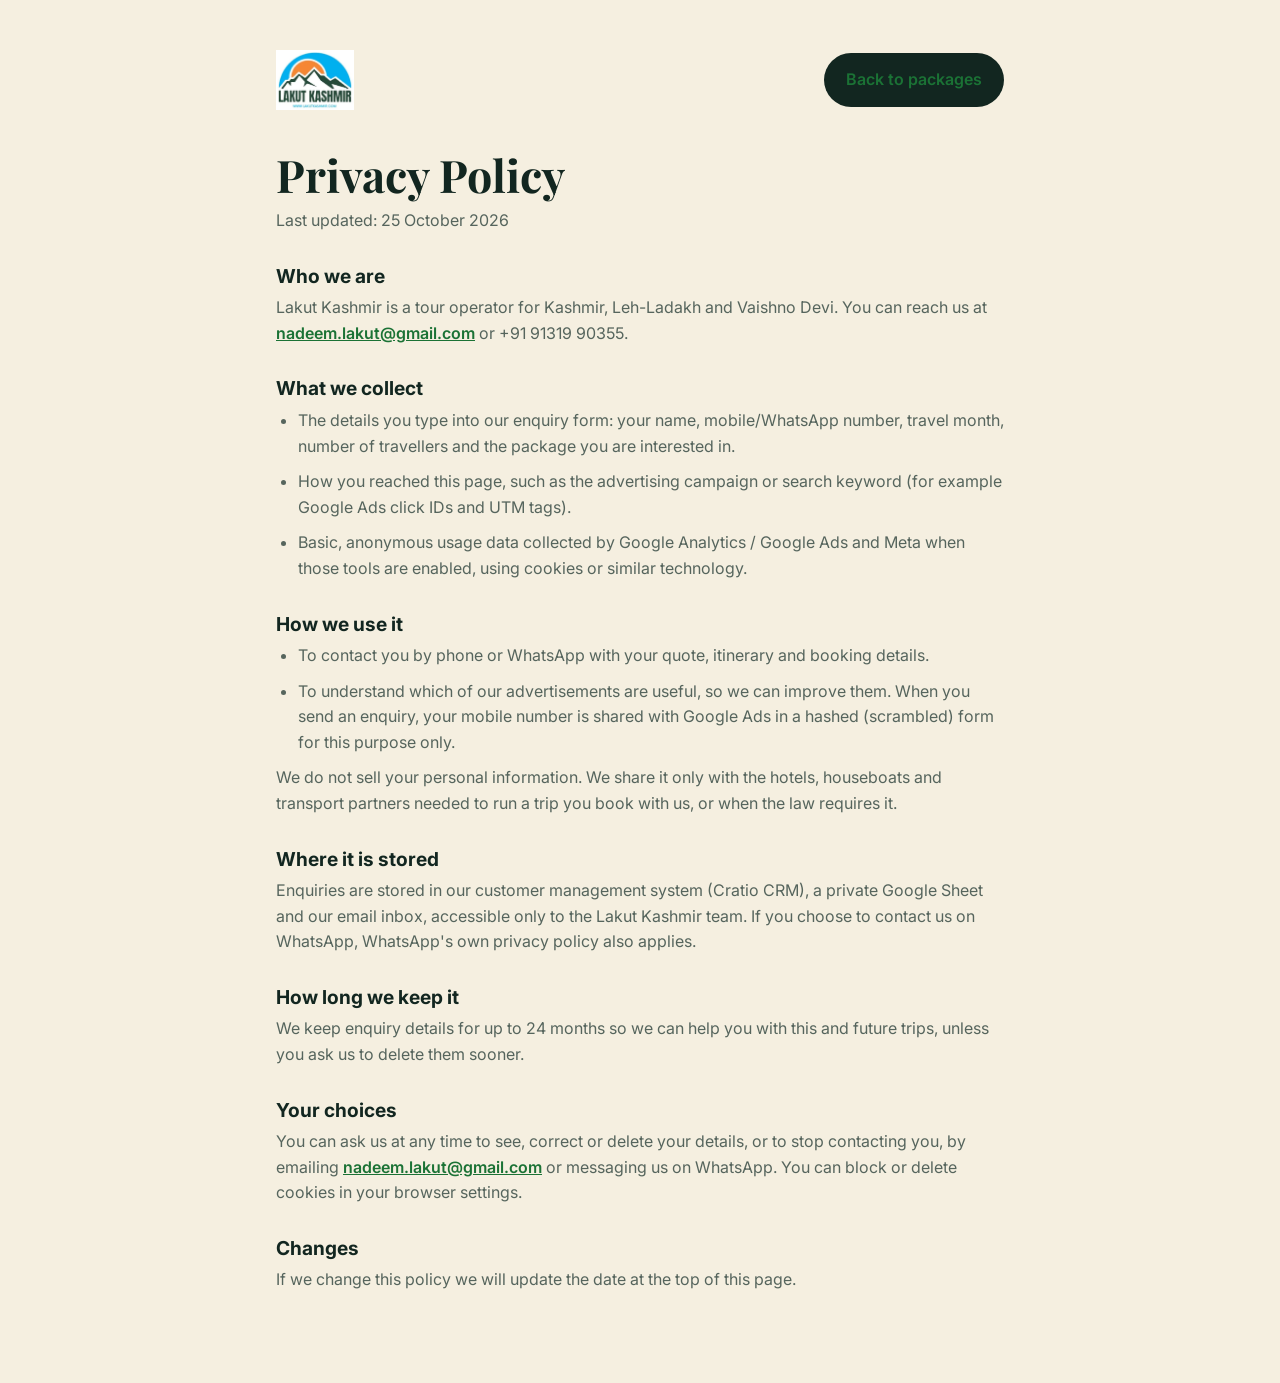
==== commit 3a126a17: "Privacy policy: hashed phone shared with Google Ads; leads stored in Cratio Needed for Google Ads en" ====
--- a/privacy.html
+++ b/privacy.html
@@ -29,7 +29,7 @@
       <a class="btn btn--dark" href="index.html">Back to packages</a>
     </header>
     <h1>Privacy Policy</h1>
-    <p>Last updated: 23 October 2026</p>
+    <p>Last updated: 25 October 2026</p>
 
     <h2>Who we are</h2>
     <p>Lakut Kashmir is a tour operator for Kashmir, Leh-Ladakh and Vaishno Devi. You can reach us at <a href="mailto:nadeem.lakut@gmail.com">nadeem.lakut@gmail.com</a> or +91 91319 90355.</p>
@@ -44,12 +44,12 @@
     <h2>How we use it</h2>
     <ul>
       <li>To contact you by phone or WhatsApp with your quote, itinerary and booking details.</li>
-      <li>To understand which of our advertisements are useful, so we can improve them.</li>
+      <li>To understand which of our advertisements are useful, so we can improve them. When you send an enquiry, your mobile number is shared with Google Ads in a hashed (scrambled) form for this purpose only.</li>
     </ul>
     <p>We do not sell your personal information. We share it only with the hotels, houseboats and transport partners needed to run a trip you book with us, or when the law requires it.</p>
 
     <h2>Where it is stored</h2>
-    <p>Enquiries are stored in our private Google Sheet and email inbox, accessible only to the Lakut Kashmir team. If you choose to contact us on WhatsApp, WhatsApp's own privacy policy also applies.</p>
+    <p>Enquiries are stored in our customer management system (Cratio CRM), a private Google Sheet and our email inbox, accessible only to the Lakut Kashmir team. If you choose to contact us on WhatsApp, WhatsApp's own privacy policy also applies.</p>
 
     <h2>How long we keep it</h2>
     <p>We keep enquiry details for up to 24 months so we can help you with this and future trips, unless you ask us to delete them sooner.</p>
--- a/assets/css/style.css
+++ b/assets/css/style.css
@@ -455,3 +455,42 @@
   .rv-marquee { overflow-x: auto; }
   .anim [data-reveal] { opacity: 1; }
 }
+
+/* ---------- Phones: lead form on the first screen ---------- */
+/* Phones only (max-width: 760px). Desktop and tablet layouts are unchanged. */
+@media (max-width: 760px) {
+  .hero { padding-top: 80px; }
+
+  /* Let the headline, form and trust badges be ordered one by one. */
+  .hero__grid { display: flex; flex-direction: column; gap: 0; }
+  .hero__copy { display: contents; }
+
+  /* First screen: headline + price, then the form straight away. */
+  .hero .eyebrow { display: none; }
+  .hero__title { order: 1; font-size: clamp(1.7rem, 7.6vw, 2.2rem); }
+  #hero-form { order: 2; margin-top: 14px; padding: 16px; gap: 10px; border-radius: 20px; }
+  .hero__chips { order: 3; margin-top: 16px; gap: 8px; }
+  .hero__sub { order: 4; margin-top: 16px; font-size: .98rem; }
+  .hero__ctas { order: 5; margin-top: 18px; }
+
+  /* Compact form so name, phone, month, travellers and the button fit on screen. */
+  #hero-form .card-form__head p { display: none; }
+  #hero-form .card-form__head h2 { font-size: 1.3rem; }
+  #hero-form .badge-save { margin-bottom: 6px; font-size: .72rem; padding: 4px 10px; }
+  #hero-form .field { gap: 4px; font-size: .78rem; }
+  #hero-form .field input,
+  #hero-form .field select { padding: 11px 12px; } /* font stays 16px so iPhones don't zoom in */
+  #hero-form .form-note { font-size: .74rem; }
+
+  /* Show the first screen instantly: no intro animation hiding the headline or
+     the form, and no fading of the hero while the visitor scrolls to type. */
+  .hero__grid,
+  .hero__title .line > span,
+  .hero__sub,
+  .hero__chips li,
+  .hero__ctas .btn,
+  #hero-form,
+  #hero-form .field,
+  #hero-form .field-row,
+  #hero-form .btn { opacity: 1 !important; transform: none !important; }
+}
